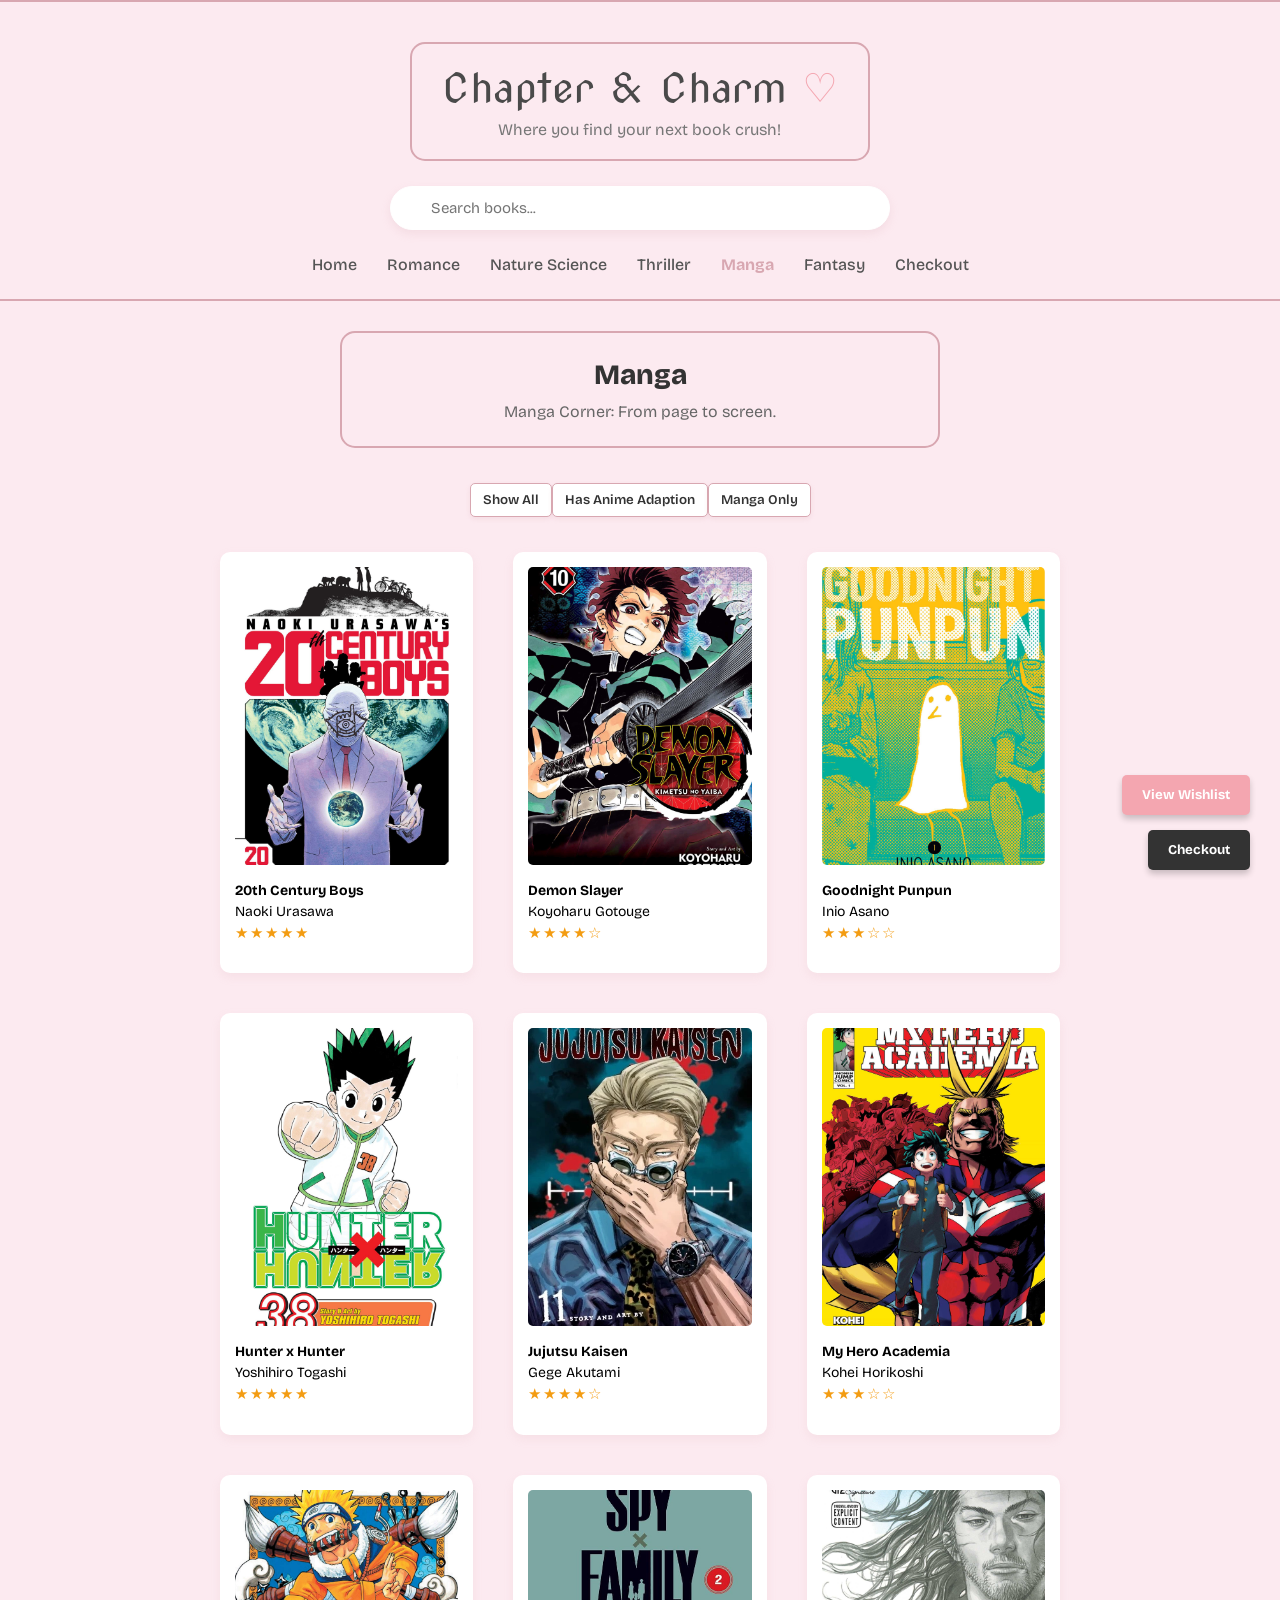
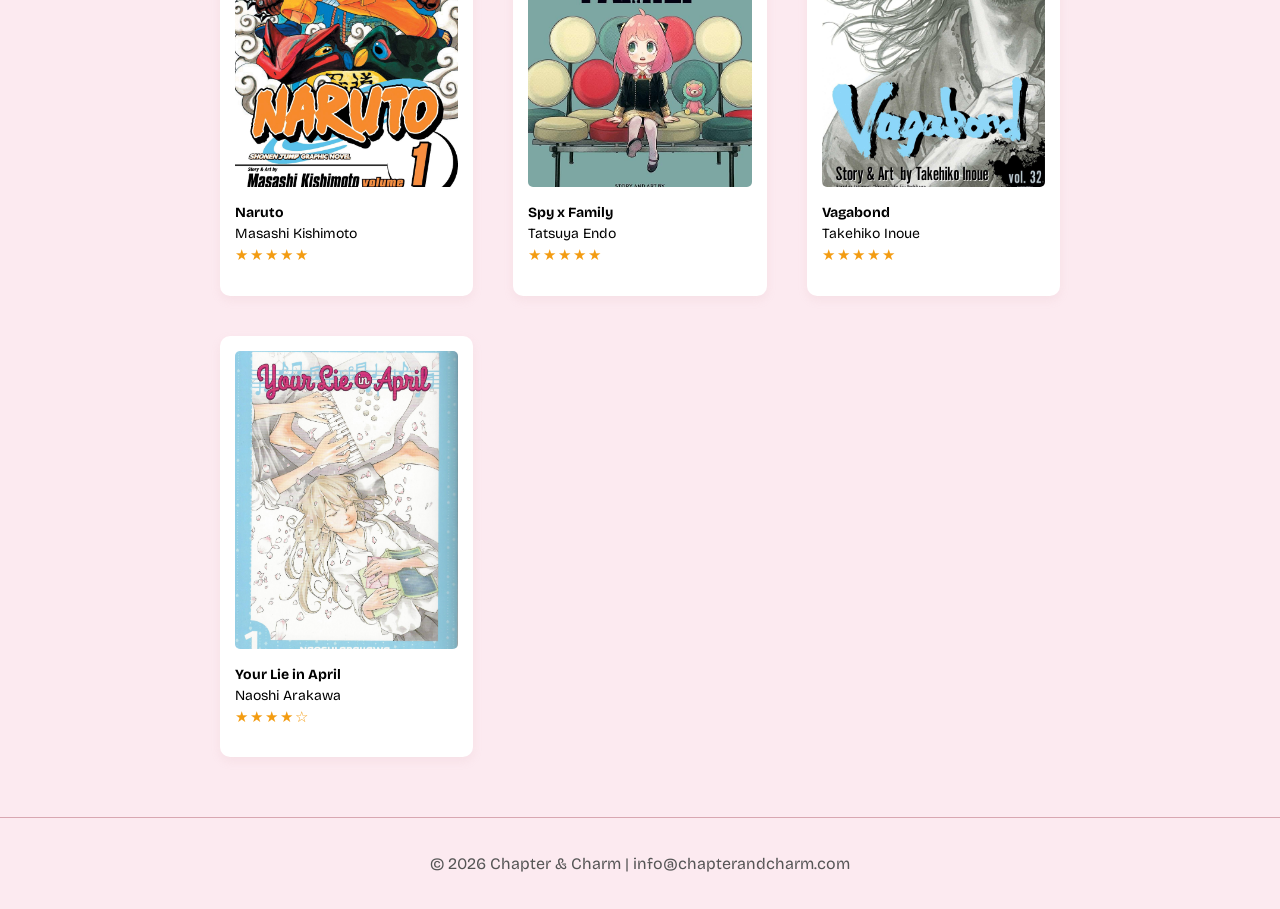
==== manga.html @ 9e1f5d0f "Initial Commit" ====
<!DOCTYPE html>
<html lang="en">

<head>
    <meta charset="UTF-8">
    <title>Chapter & Charm - Manga Corner</title>

    <link rel="preconnect" href="https://fonts.googleapis.com">
    <link rel="preconnect" href="https://fonts.gstatic.com" crossorigin>
    <link
        href="https://fonts.googleapis.com/css2?family=Bricolage+Grotesque:opsz,wght@12..96,200..800&family=Nova+Cut&display=swap"
        rel="stylesheet">
    <link rel="stylesheet" href="style.css">

</head>

<body>

    <header>
        <div class="brand-container">
            <h1 class="nova-cut-regular brand-title">Chapter & Charm <span style="color: #f4a6b0;">♡</span></h1>
            <p class="brand-subtitle">Where you find your next book crush!</p>
        </div>

        <div class="header-search">
            <input type="text" id="searchInput" placeholder="Search books...">
        </div>

        <nav>
            <ul id="mainNavUl">
                <li><a href="Homepage.html">Home</a></li>
                <li><a href="Romance.html">Romance</a></li>
                <li><a href="NatureScience.html">Nature Science</a></li>
                <li><a href="Thriller.html">Thriller</a></li>
                <li><a href="Manga.html" class="active">Manga</a></li>
                <li><a href="Fantasy.html">Fantasy</a></li>
                <li><a href="checkout.html">Checkout</a></li>
            </ul>
        </nav>
    </header>

    <section class="active-category-header">
        <h2 id="currentCategoryTitle">Manga</h2>
        <p id="currentCategorySubtitle">Manga Corner: From page to screen.</p>
    </section>

    <div class="controls-bar">
        <button id="btnShowAll" class="filterBtn" data-filter="all">Show All</button>
        <button id="btnAnime" class="filterBtn" data-filter="anime">Has Anime Adaption</button>
        <button id="btnMangaOnly" class="filterBtn" data-filter="manga-only">Manga Only</button>
    </div>
    </div>

    <div class="books" id="bookGrid">

        <div class="bookSection" data-rating="5.0" data-price="24.99" data-category="manga" data-adapted="false">
            <div class="img-container">
                <img src="Manga Archive/CENTURY.jpg" alt="20th Century Boys">
                <div class="overlay">
                    <p><strong>20th Century Boys</strong></p>
                    <p>A mystery about friends trying to stop a cult leader.</p>
                    <p>$24.99</p>
                    <button onclick="addToCart('20th Century Boys', 24.99)">Add to Cart</button>
                    <button class="wishlistBtn">♡ Wishlist</button>
                </div>
            </div>
            <p class="book-title"><strong>20th Century Boys</strong><br>Naoki Urasawa<br><span
                    class="stars">★★★★★</span></p>
        </div>

        <div class="bookSection" data-rating="4.5" data-price="15.99" data-category="manga" data-adapted="true">
            <div class="img-container">
                <img src="Manga Archive/slayer.jpg" alt="Demon Slayer">
                <div class="overlay">
                    <p><strong>Demon Slayer</strong></p>
                    <p>A boy joins demon slayers to avenge his family.</p>
                    <p>$15.99</p>
                    <button class="cartBtn">Add to Cart</button>
                    <button class="wishlistBtn">♡ Wishlist</button>
                </div>
            </div>
            <p class="book-title"><strong>Demon Slayer</strong><br>Koyoharu Gotouge<br><span class="stars">★★★★☆</span>
            </p>
        </div>

        <div class="bookSection" data-rating="3.0" data-price="21.99" data-category="manga" data-adapted="false">
            <div class="img-container">
                <img src="Manga Archive/punpun.jpg" alt="Goodnight Punpun">
                <div class="overlay">
                    <p><strong>Goodnight Punpun</strong></p>
                    <p>A dark coming-of-age story about life's struggles.</p>
                    <p>$21.99</p>
                    <button class="cartBtn">Add to Cart</button>
                    <button class="wishlistBtn">♡ Wishlist</button>
                </div>
            </div>
            <p class="book-title"><strong>Goodnight Punpun</strong><br>Inio Asano<br><span class="stars">★★★☆☆</span>
            </p>
        </div>

        <div class="bookSection" data-rating="5.0" data-price="18.99" data-category="manga" data-adapted="true">
            <div class="img-container">
                <img src="Manga Archive/hunter.jpg" alt="Hunter x Hunter">
                <div class="overlay">
                    <p><strong>Hunter x Hunter</strong></p>
                    <p>A young boy trains to find his missing father.</p>
                    <p>$18.99</p>
                    <button class="cartBtn">Add to Cart</button>
                    <button class="wishlistBtn">♡ Wishlist</button>
                </div>
            </div>
            <p class="book-title"><strong>Hunter x Hunter</strong><br>Yoshihiro Togashi<br><span
                    class="stars">★★★★★</span></p>
        </div>

        <div class="bookSection" data-rating="4.2" data-price="20.99" data-category="manga" data-adapted="true">
            <div class="img-container">
                <img src="Manga Archive/kaisen.jpg" alt="Jujutsu Kaisen">
                <div class="overlay">
                    <p><strong>Jujutsu Kaisen</strong></p>
                    <p>A teen battles curses after hosting a powerful spirit.</p>
                    <p>$20.99</p>
                    <button class="cartBtn">Add to Cart</button>
                    <button class="wishlistBtn">♡ Wishlist</button>
                </div>
            </div>
            <p class="book-title"><strong>Jujutsu Kaisen</strong><br>Gege Akutami<br><span class="stars">★★★★☆</span>
            </p>
        </div>

        <div class="bookSection" data-rating="3.5" data-price="15.99" data-category="manga" data-adapted="true">
            <div class="img-container">
                <img src="Manga Archive/hero.jpg" alt="My Hero Academia">
                <div class="overlay">
                    <p><strong>My Hero Academia</strong></p>
                    <p>A powerless boy enters a hero academy.</p>
                    <p>$15.99</p>
                    <button class="cartBtn">Add to Cart</button>
                    <button class="wishlistBtn">♡ Wishlist</button>
                </div>
            </div>
            <p class="book-title"><strong>My Hero Academia</strong><br>Kohei Horikoshi<br><span
                    class="stars">★★★☆☆</span></p>
        </div>

        <div class="bookSection" data-rating="5.0" data-price="25.99" data-category="manga" data-adapted="true">
            <div class="img-container">
                <img src="Manga Archive/naruto.jpg" alt="Naruto">
                <div class="overlay">
                    <p><strong>Naruto</strong></p>
                    <p>A ninja seeks recognition while chasing his dream.</p>
                    <p>$25.99</p>
                    <button class="cartBtn">Add to Cart</button>
                    <button class="wishlistBtn">♡ Wishlist</button>
                </div>
            </div>
            <p class="book-title"><strong>Naruto</strong><br>Masashi Kishimoto<br><span class="stars">★★★★★</span></p>
        </div>

        <div class="bookSection" data-rating="4.9" data-price="19.99" data-category="manga" data-adapted="true">
            <div class="img-container">
                <img src="Manga Archive/family.jpg" alt="Spy x Family">
                <div class="overlay">
                    <p><strong>Spy x Family</strong></p>
                    <p>A spy builds a fake family with secret identities.</p>
                    <p>$19.99</p>
                    <button class="cartBtn">Add to Cart</button>
                    <button class="wishlistBtn">♡ Wishlist</button>
                </div>
            </div>
            <p class="book-title"><strong>Spy x Family</strong><br>Tatsuya Endo<br><span class="stars">★★★★★</span></p>
        </div>

        <div class="bookSection" data-rating="5.0" data-price="25.00" data-category="manga" data-adapted="false">
            <div class="img-container">
                <img src="Manga Archive/vagabond.jpg" alt="Vagabond">
                <div class="overlay">
                    <p><strong>Vagabond</strong></p>
                    <p>A samurai’s journey of growth and self-discovery.</p>
                    <p>$25.00</p>
                    <button class="cartBtn">Add to Cart</button>
                    <button class="wishlistBtn">♡ Wishlist</button>
                </div>
            </div>
            <p class="book-title"><strong>Vagabond</strong><br>Takehiko Inoue<br><span class="stars">★★★★★</span></p>
        </div>

        <div class="bookSection" data-rating="4.5" data-price="18.99" data-category="manga" data-adapted="true">
            <div class="img-container">
                <img src="Manga Archive/april.jpg" alt="Your Lie in April">
                <div class="overlay">
                    <p><strong>Your Lie in April</strong></p>
                    <p>A pianist rediscovers music through a violinist.</p>
                    <p>$18.99</p>
                    <button class="cartBtn">Add to Cart</button>
                    <button class="wishlistBtn">♡ Wishlist</button>
                </div>
            </div>
            <p class="book-title"><strong>Your Lie in April</strong><br>Naoshi Arakawa<br><span
                    class="stars">★★★★☆</span></p>
        </div>
    </div>



    <a href="wishlist.html"> </a><button class="wishlist-btn">View Wishlist</button> </a>
    <a href="checkout.html"> <button class="checkout-btn">Checkout</button> </a>


    <footer>
        <p>&copy; 2026 Chapter & Charm | info@chapterandcharm.com</p>
    </footer>

    <script src="script.js"></script>

</body>

</html>
---- style.css ----
* {
  box-sizing: border-box;
  /* looked it up, this is a solution to the box problem*/
}

/* Theme */
body {
  font-family: "Bricolage Grotesque", sans-serif;
  font-optical-sizing: auto;
  font-style: normal;
  font-variation-settings: "wdth" 100;

  background-color: #fceaf0;
  color: black;
  margin: 0;
}

/* Make sure all inputs and buttons inherit the new font */
input,
button {
  font-family: "Bricolage Grotesque", sans-serif;
  font-optical-sizing: auto;
}


/* Header branding*/

header {
  background-color: transparent;
  color: #333;
  text-align: center;
  padding: 40px 20px 0px 20px;

  /* The edge-to-edge border lines */
  border-top: 2px solid #d8a7b1;
  border-bottom: 2px solid #d8a7b1;
  background-color: #fceaf0;
}

/* BRAND TITLE BORDER CONTAINER */
.brand-container {
  margin: 0 auto 25px auto;
  padding: 20px 30px;
  max-width: fit-content;
  /* Makes the border hug the text perfectly */
  border: 2px solid #d8a7b1;
  /* The matching pink border */
  border-radius: 15px;
}

/* Strictly keeping Nova Cut for the Brand Title */
.nova-cut-regular {
  font-family: "Nova Cut", system-ui;
  font-weight: 400;
  font-style: normal;
}

.brand-title {
  font-size: 40px;
  margin: 0;
  color: #4a4a4a;
}

.brand-subtitle {
  font-size: 16px;
  margin: 8px 0 0 0;
  color: #777;
  font-weight: 400;
}

/* SEARCH BAR IN HEADER */
.header-search {
  margin-bottom: 25px;
}

.header-search input {
  width: 100%;
  max-width: 500px;
  padding: 12px 20px 12px 40px;
  border-radius: 30px;
  border: 1px solid white;
  font-size: 15px;
  outline: none;
  box-shadow: 0 4px 10px rgba(216, 167, 177, 0.2);
}

/* NAVIGATION IN HEADER */
nav ul {
  list-style: none;
  padding: 0;
  margin: 0;
  display: flex;
  justify-content: center;
  flex-wrap: wrap;
  padding-bottom: 25px;
}

nav li {
  margin: 0 15px;
}

nav a {
  color: #555;
  text-decoration: none;
  transition: 0.3s;
  font-size: 16px;
  font-weight: 500;
}

nav a:hover {
  color: #d8a7b1;
}

nav a.active {
  color: #d8a7b1;
  font-weight: 700;
}

/* FEATURED BOOKS HOMEPAGE SECTION */
.section {
  text-align: center;
  padding: 20px;
  margin: 20px;
  background: white;
  border-radius: 10px;
  box-shadow: 0 4px 10px rgba(0, 0, 0, 0.1);
}

/* GRID */
#featured-books-grid {
  display: grid;
  grid-template-columns: repeat(auto-fit, minmax(220px, 1fr));
  gap: 25px;
  padding: 20px;
}

.featured-book {
  background: white;
  border-radius: 10px;
  padding: 15px;
  text-align: center;
  box-shadow: 0 4px 10px rgba(216, 167, 177, 0.2);
  transition: 0.3s;
  cursor: pointer;
}

.featured-book:hover {
  transform: scale(1.05);
}

.featured-book img {
  width: 120px;
  border-radius: 5px;
}

.rating {
  color: #f39c12;
}



/* ACTIVE CATEGORY SECTION */
.active-category-header {
  text-align: center;
  padding: 25px 20px;
  margin: 30px auto 20px auto;
  max-width: 600px;
  background-color: transparent;
  border: 2px solid #d8a7b1;
  border-radius: 15px;
}



.active-category-header h2 {
  font-size: 28px;
  font-weight: 800;
  margin: 0;
  color: #333;
}

.active-category-header p {
  font-size: 16px;
  color: #666;
  margin-top: 10px;
  margin-bottom: 0;
}

/* Controls Bar (Filter) */
.controls-bar {
  display: flex;
  justify-content: center;
  padding: 15px;
}

.filterBtn {
  padding: 8px 12px;
  border-radius: 5px;
  outline: none;
  background-color: white;
  color: #333;
  border: 1px solid #d8a7b1;
  cursor: pointer;
  transition: 0.3s;
  font-weight: 600;
  box-shadow: 0 2px 5px rgba(216, 167, 177, 0.2);
}

.filterBtn:hover,
.filterBtn.active-filter {
  background-color: #d8a7b1;
  color: white;
}




/* BOOK GRID */
.books {
  display: grid;
  grid-template-columns: repeat(auto-fit, minmax(250px, 1fr));
  gap: 40px;
  padding: 20px 80px 60px;
  max-width: 1000px;
  margin: 0 auto;
}

.bookSection {
  padding: 15px;
  margin: 0;
  border-radius: 10px;
  background-color: white;
  transition: 0.3s;
  text-align: left;
  box-shadow: 0 4px 10px rgba(216, 167, 177, 0.15);
}

.bookSection:hover {
  transform: scale(1.02);
  box-shadow: 0 8px 20px rgba(216, 167, 177, 0.4);
}


/* IMAGE + OVERLAY */

.img-container {
  position: relative;
  width: 100%;
  overflow: hidden;
  border-radius: 5px;
}

.img-container img {
  width: 100%;
  display: block;
  aspect-ratio: 3 / 4;
  object-fit: cover;
  transition: 0.3s ease;
}

.overlay {
  position: absolute;
  top: 0;
  left: 0;
  width: 100%;
  height: 100%;
  background: rgba(0, 0, 0, 0.85);
  display: flex;
  flex-direction: column;
  justify-content: center;
  align-items: center;
  opacity: 0;
  transition: 0.3s ease;
  color: white;
  text-align: center;
  padding: 15px;
  box-sizing: border-box;
}

.img-container:hover .overlay {
  opacity: 1;
}

.img-container:hover img {
  transform: scale(1.05);
}

.overlay p {
  margin: 4px 0;
  font-size: 13px;
}

.overlay button {
  margin-top: 8px;
  padding: 6px 12px;
  border: 1px solid white;
  background: transparent;
  color: white;
  cursor: pointer;
  font-size: 12px;
  border-radius: 3px;
  transition: 0.2s;
}

.overlay button:hover {
  background: white;
  color: black;
}


/* STAR RATINGS */
.stars {
  color: #f39c12;
  font-size: 15px;
  letter-spacing: 2px;
  font-family: Arial, sans-serif;
}

.star-empty {
  color: #d1d5db;
}

.star-half {
  background: linear-gradient(90deg, #f39c12 50%, #d1d5db 50%);
  -webkit-background-clip: text;
  -webkit-text-fill-color: transparent;
  display: inline-block;
}


/* GLOBAL ELEMENTS */
.book-title {
  margin-top: 15px;
  font-size: 14px;
  line-height: 1.5;
}


.checkout-btn {
  position: fixed;
  right: 30px;
  bottom: 30px;
  background-color: #333;
  color: white;
  padding: 12px 20px;
  border: none;
  border-radius: 5px;
  font-weight: 700;
  cursor: pointer;
  box-shadow: 0 4px 6px rgba(0, 0, 0, 0.2);
  transition: 0.3s;
}

.checkout-btn:hover {
  background-color: #d8a7b1;
}

.cart-btn {
  position: fixed;
  right: 30px;
  bottom: 85px;
  background-color: #f4a6b0;
  color: white;
  padding: 12px 20px;
  border: none;
  border-radius: 5px;
  font-weight: 700;
  cursor: pointer;
  box-shadow: 0 4px 6px rgba(0, 0, 0, 0.2);
  transition: 0.3s;
}

.cart-btn:hover {
  background-color: #d8a7b1;
}

.active-cart {
  background-color: #d8a7b1;
}

.wishlist-btn {
  position: fixed;
  right: 30px;
  bottom: 85px;
  background-color: #f4a6b0;
  color: white;
  padding: 12px 20px;
  border: none;
  border-radius: 5px;
  font-weight: 700;
  cursor: pointer;
  box-shadow: 0 4px 6px rgba(0, 0, 0, 0.2);
  transition: 0.3s;
}

.wishlist-btn:hover {
  background-color: #d8a7b1;
}

.active-wishlist {
  background-color: #d8a7b1;
}



/* Checkout specific elements */
.checkout-header {
  display: flex;
  flex-wrap: wrap;
  /* Allows them to stack on smaller screens */
  justify-content: center;
  gap: 20px;
  margin-top: 40px;
}


.checkout-container {
  background: white;
  padding: 30px;
  border-radius: 15px;
  border: 1px solid #d8a7b1;
  min-width: 300px;
  flex: 1;
  max-width: 500px;
}

.checkoutFields {
  padding: 30px;
  border-radius: 15px;
  border: 1px solid #d8a7b1;
  min-width: 300px;
  flex: 1;
  max-width: 500px;
  
}

.checkoutFields p {
 margin-top: 15px;    
  margin-bottom: 2px;  
  font-weight: bold;
  color: #555;
  font-size: 14px;
  text-align: left;   
  max-width: 250px;    
  margin-left: auto;   
  margin-right: auto;
}

.checkout-item {
  margin: 5px 5px;
  align-items: center;
  border-bottom: 1px solid #ddd;
  padding: 5px 0;
}


.cardInfo {
  display: flex;
  justify-content: center;
  gap: 15px;
  max-width: 300px; 
  margin: 10px auto;
}

.cardInfo input {
  margin: 0;
  width: auto;
}

#nameField,
#userEmail,
#userAddress,
#postalCode,
#cardNum,
#expiry,
#cvv {
width: 100%;
  max-width: 250px;
  padding: 8px 20px;
  border-radius: 30px;
  border: 1px solid #d8a7b1;
  font-size: 15px;
  outline: none;
  box-shadow: 0 4px 10px rgba(216, 167, 177, 0.2);
  margin: 0 auto 5px auto; 
  display: block;
}

#expiry,
#cvv {
width: 100%;
  max-width: 200px;
  padding: 8px 20px;
  border-radius: 30px;
  border: 1px solid #d8a7b1; 
  font-size: 15px;
  outline: none;
  box-shadow: 0 4px 10px rgba(216, 167, 177, 0.2);
  margin: 0 ; 
  display: block;
}

#checkOutBtn {
  display: block;     
  margin: 20px auto; 
  width: 100%;        
  max-width: 200px;
  padding: 8px 12px;
  border-radius: 5px;
  outline: none;
  background-color: white;
  color: #333;
  border: 1px solid #d8a7b1;
  cursor: pointer;
  transition: 0.3s;
  font-weight: 600;
  box-shadow: 0 2px 5px rgba(216, 167, 177, 0.2);
}

#checkOutBtn:hover,
#filterBtn.active-filter {
  background-color: #d8a7b1;
  color: white;
}

footer {
  text-align: center;
  padding: 20px;
  background-color: transparent;
  color: #555;
  border-top: 1px solid #d8a7b1;
}

@media (max-width: 768px) {
  nav ul {
    flex-direction: column;
    align-items: center;
  }

  .books {
    padding: 20px;
  }

  .active-category-header {
    margin: 30px 20px 20px 20px;
  }

  .checkout-header {
    margin: 30px 20px 20px 20px;
    display: flex;
  }

  .brand-container {
    padding: 15px;
  }
}

/* wishlist page specific elements */
.wishlist-container {
  max-width: 600px;
  margin: 50px auto;
  background: white;
  padding: 30px;
  border-radius: 10px;
  box-shadow: 0 4px 10px rgba(216, 167, 177, 0.15);
  text-align: center;
}

.wishlist-item {
  display: flex;
  justify-content: space-between;
  align-items: center;
  border-bottom: 1px solid #ddd;
  padding: 10px 0;
}

.remove-btn {
  background-color: #d8a7b1;
  color: white;
  border: none;
  padding: 5px 10px;
  cursor: pointer;
}

.back-btn {
  background-color: #ffffff;
  color: #333;
  padding: 10px 15px;
  border: 1px solid #d8a7b1;
  border-radius: 5px;
  cursor: pointer;
  margin-top: 20px;
  font-weight: 600;
}

.back-btn:hover {
  background-color: #d8a7b1;
  color: white;
}
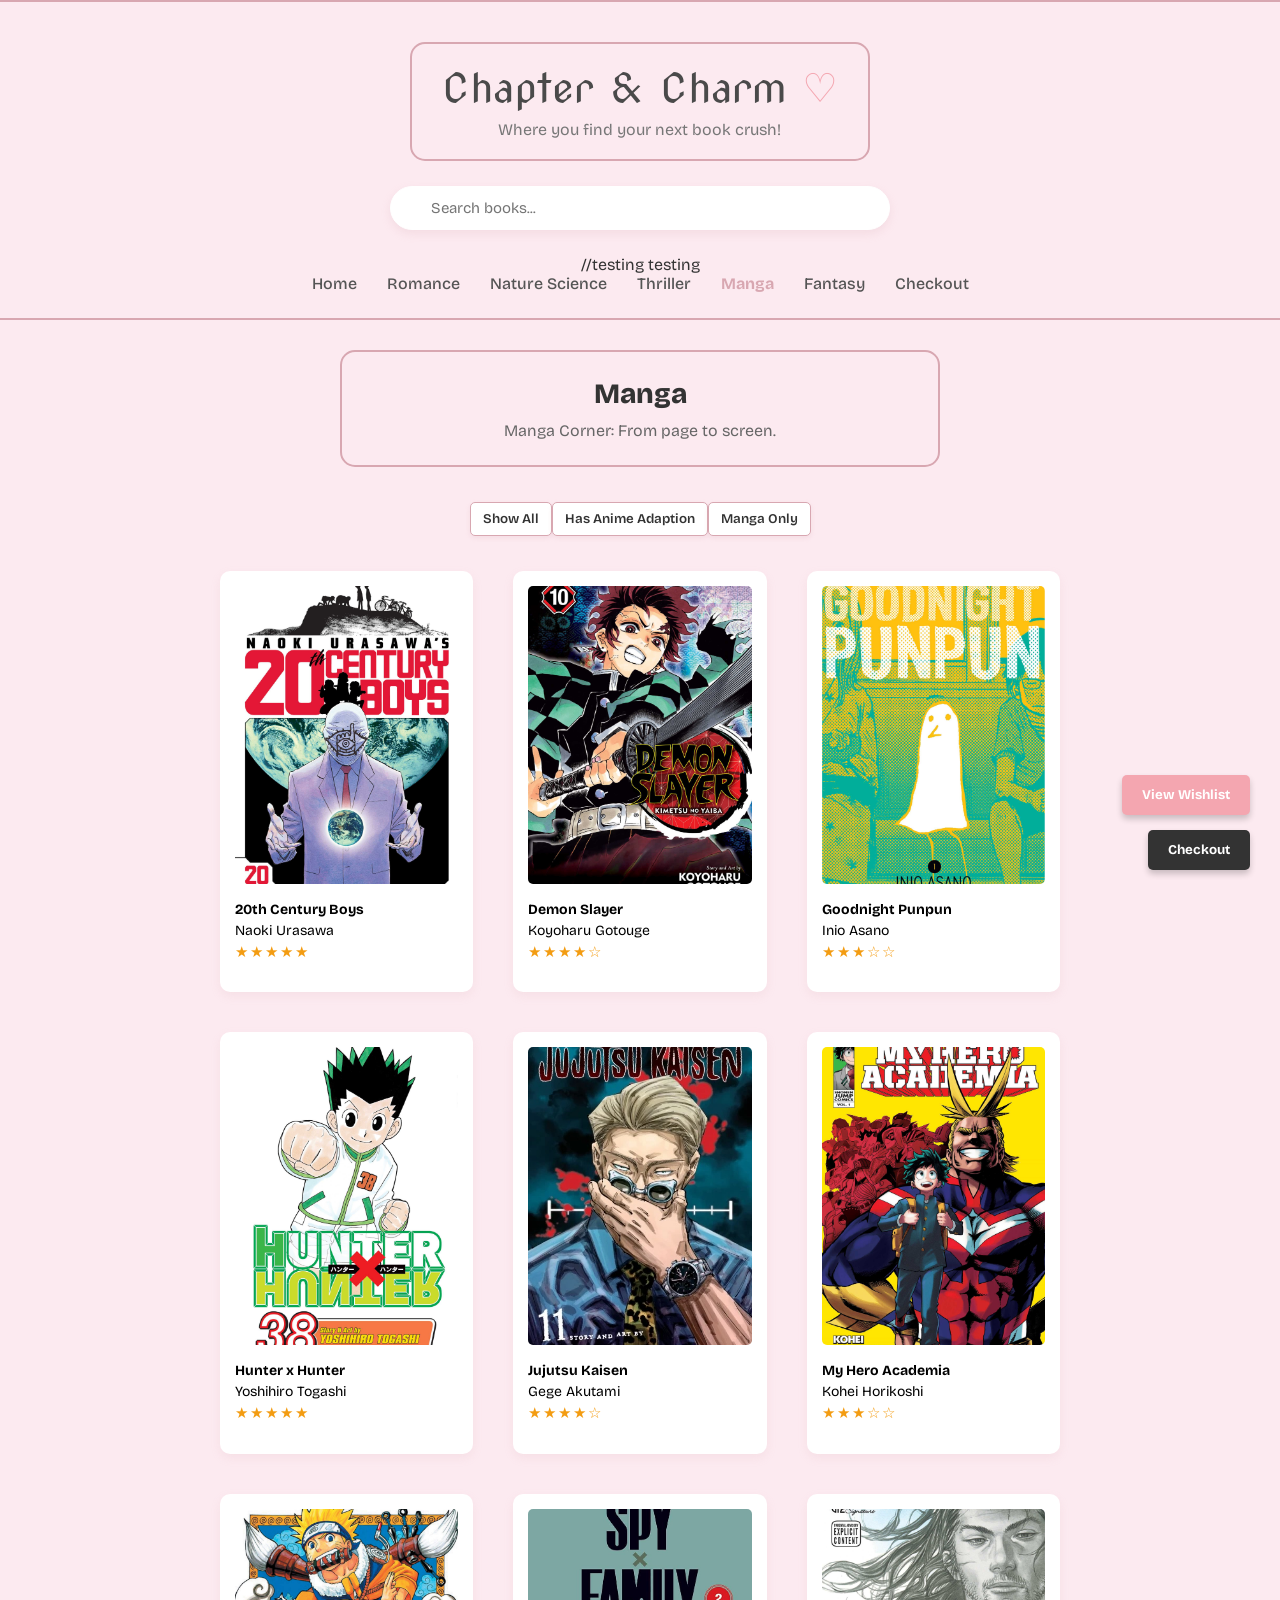
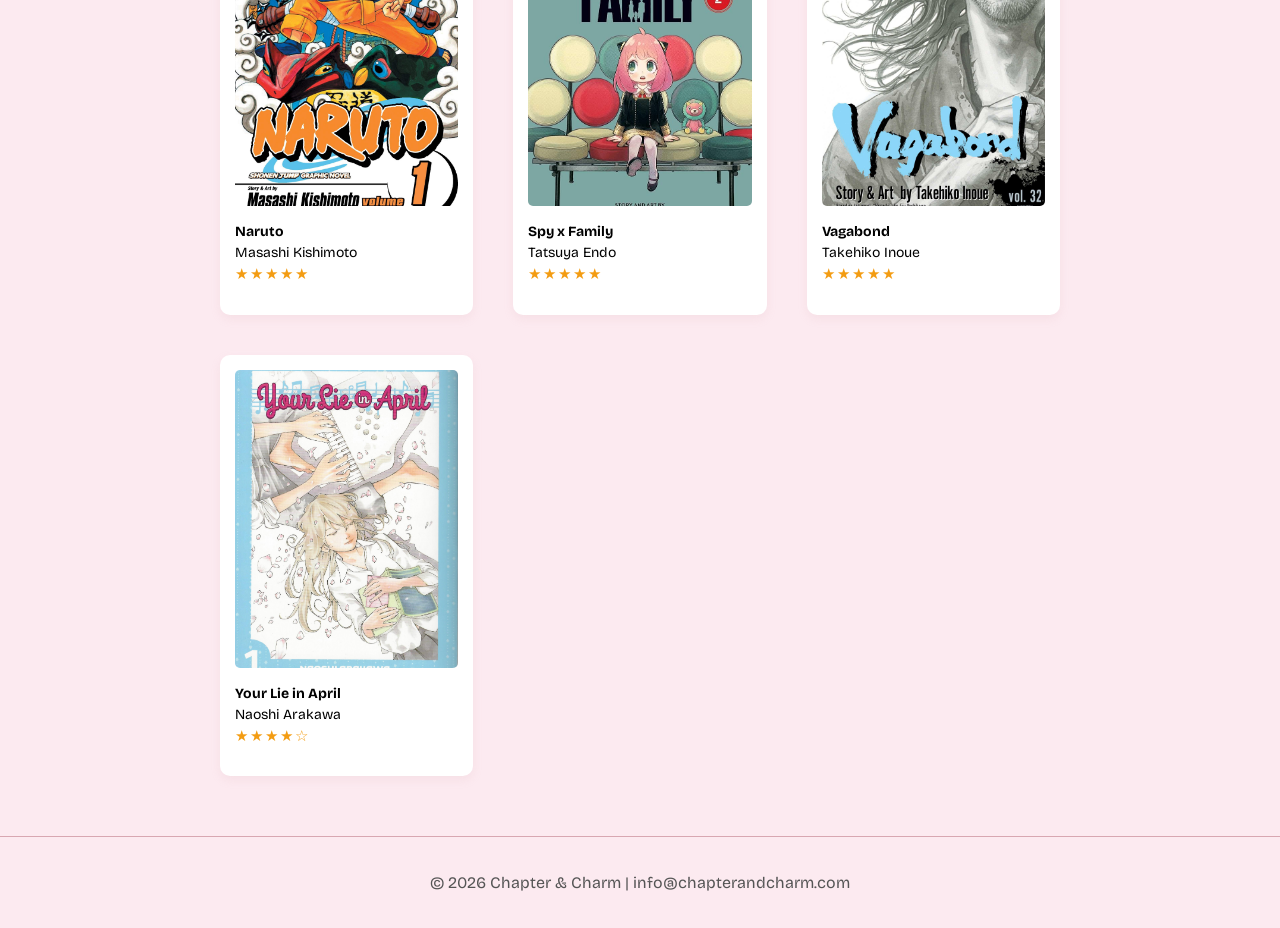
==== commit e79c6902: "updated manga AGAIN" ====
--- a/manga.html
+++ b/manga.html
@@ -26,14 +26,15 @@
             <input type="text" id="searchInput" placeholder="Search books...">
         </div>
 
+        //testing testing 
         <nav>
             <ul id="mainNavUl">
-                <li><a href="Homepage.html">Home</a></li>
-                <li><a href="Romance.html">Romance</a></li>
-                <li><a href="NatureScience.html">Nature Science</a></li>
-                <li><a href="Thriller.html">Thriller</a></li>
-                <li><a href="Manga.html" class="active">Manga</a></li>
-                <li><a href="Fantasy.html">Fantasy</a></li>
+                <li><a href="index.html">Home</a></li>
+                <li><a href="romance.html">Romance</a></li>
+                <li><a href="naturescience.html">Nature Science</a></li>
+                <li><a href="thriller.html">Thriller</a></li>
+                <li><a href="manga.html" class="active">Manga</a></li>
+                <li><a href="fantasy.html">Fantasy</a></li>
                 <li><a href="checkout.html">Checkout</a></li>
             </ul>
         </nav>
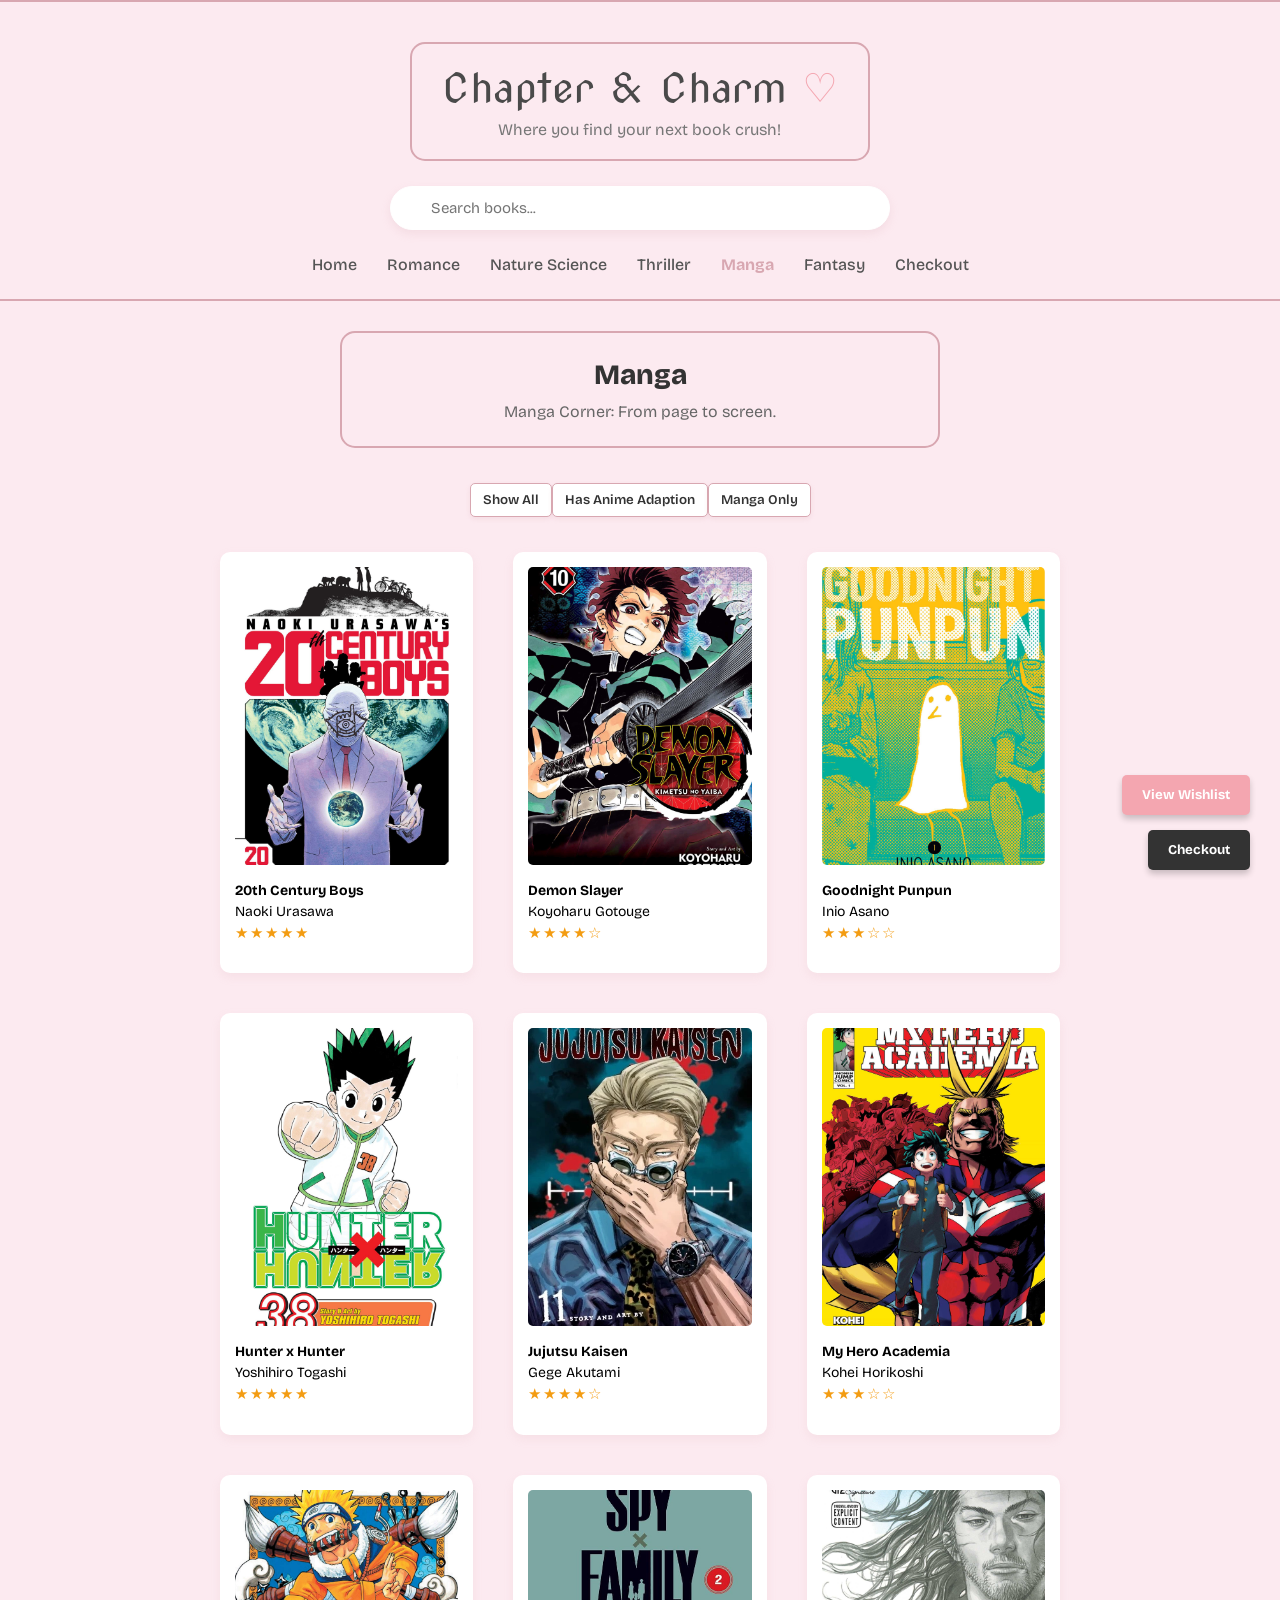
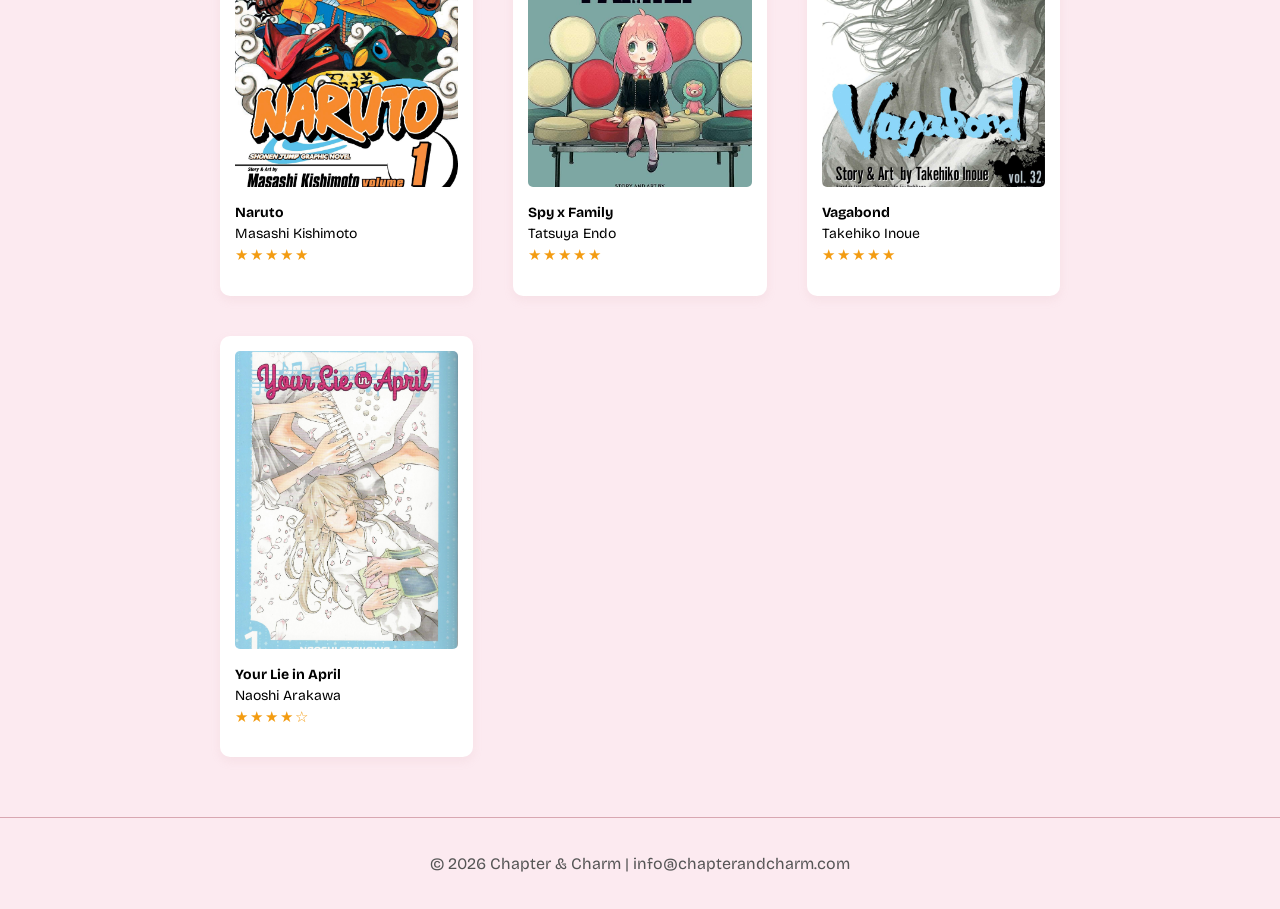
==== commit af8aa5c4: "OK LAST TIME I HOPE" ====
--- a/manga.html
+++ b/manga.html
@@ -26,7 +26,7 @@
             <input type="text" id="searchInput" placeholder="Search books...">
         </div>
 
-        //testing testing 
+  
         <nav>
             <ul id="mainNavUl">
                 <li><a href="index.html">Home</a></li>
